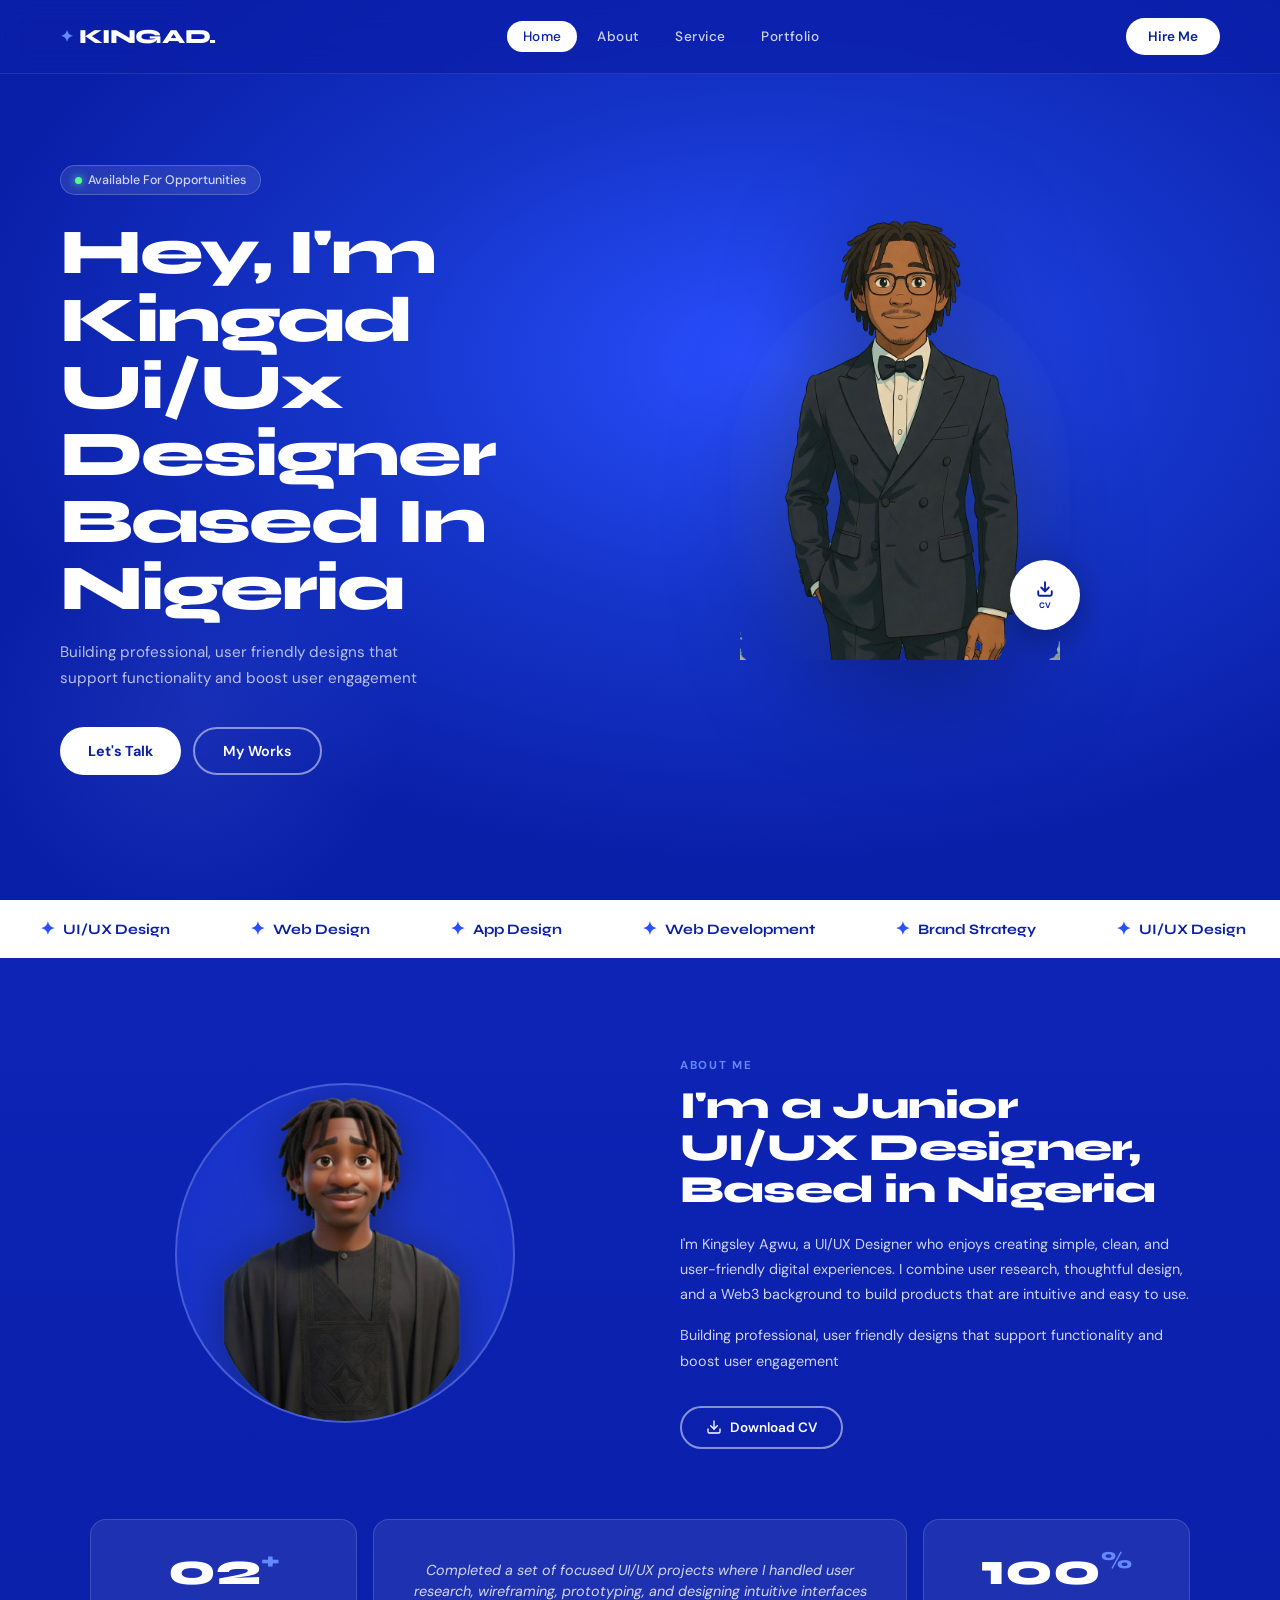
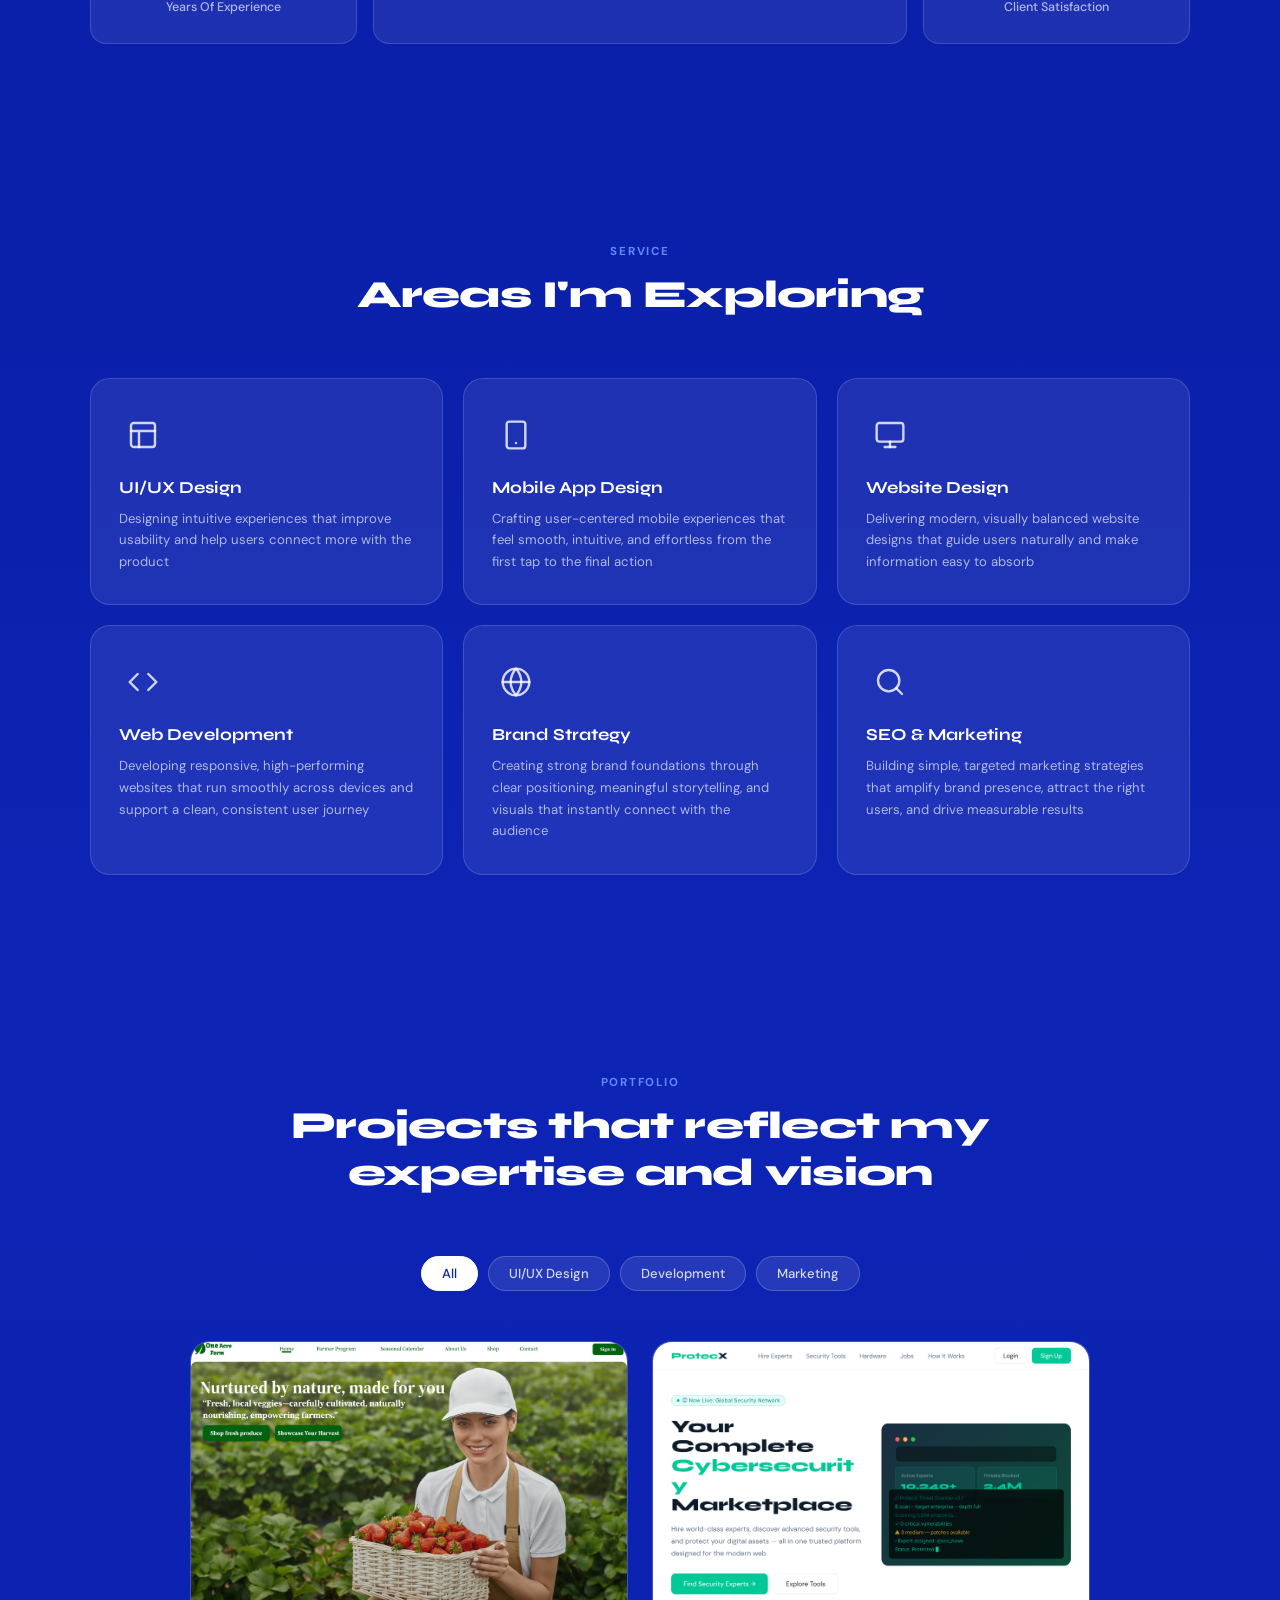
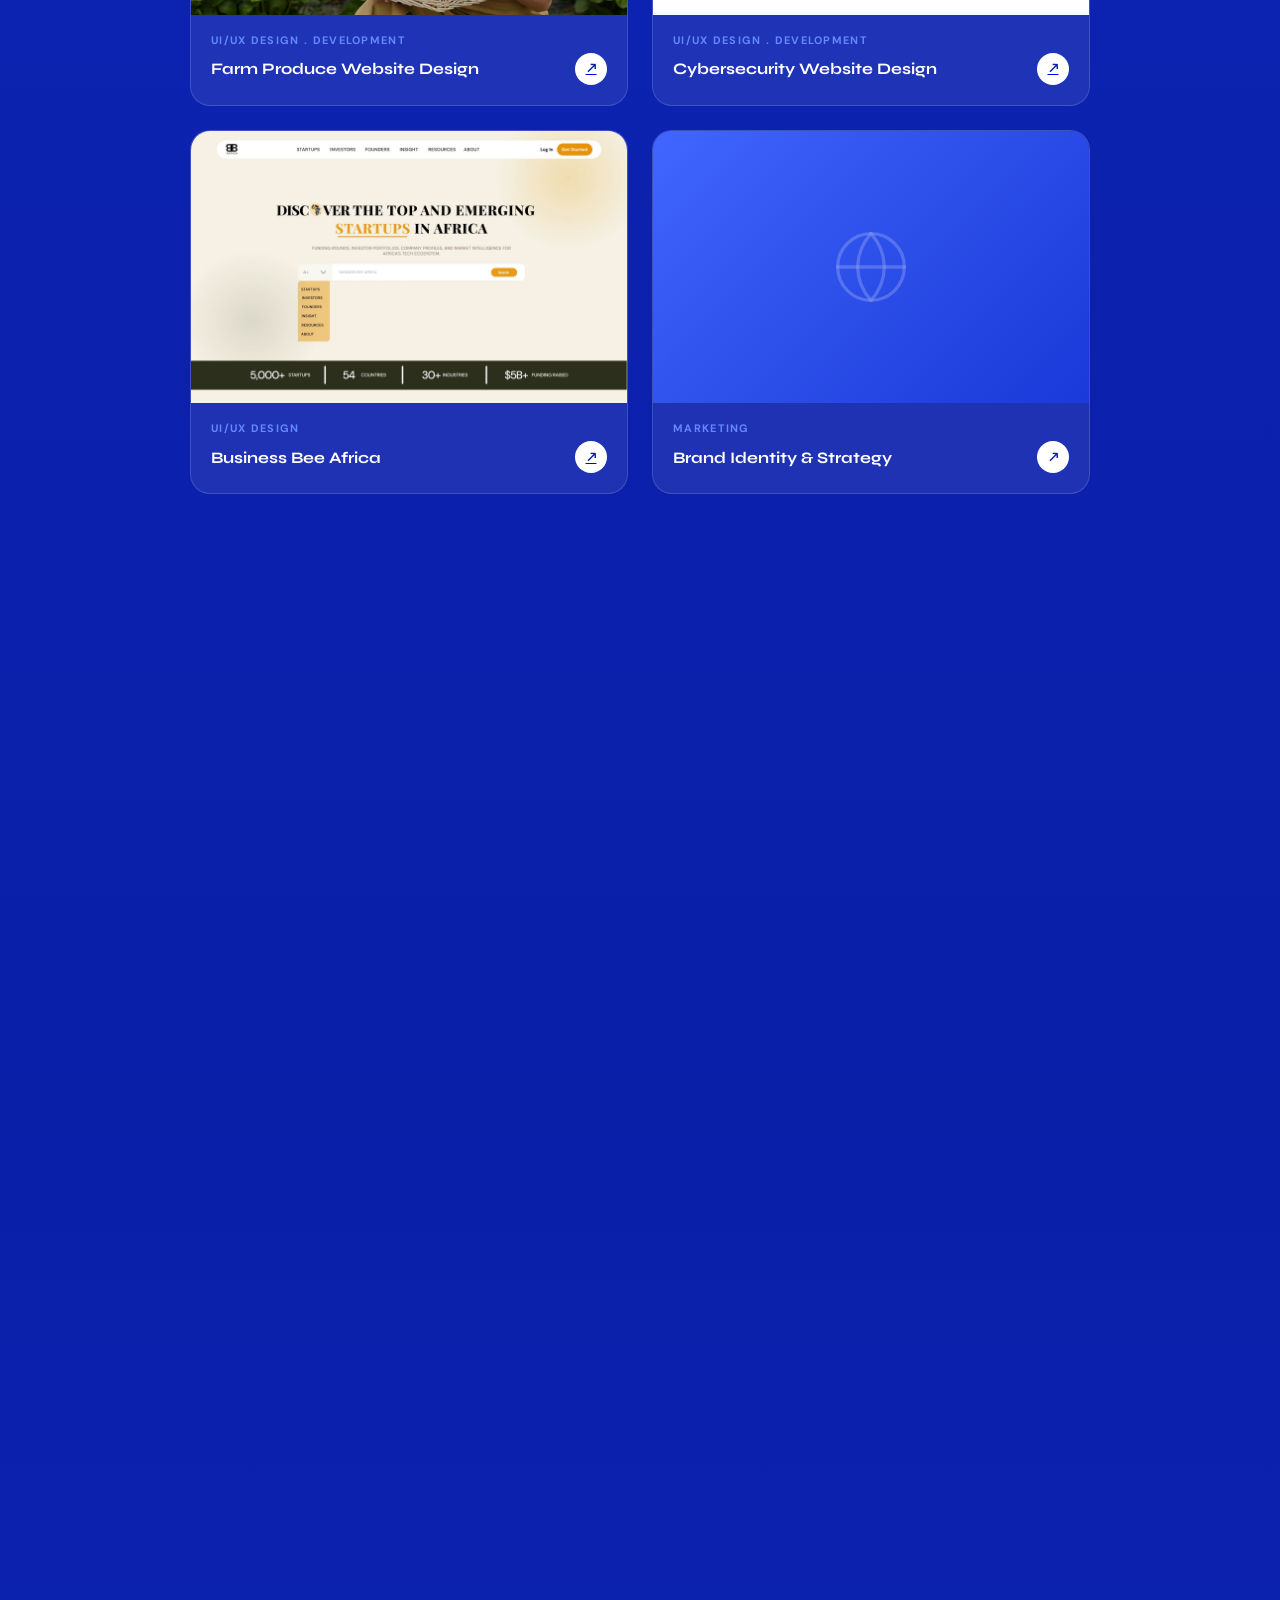
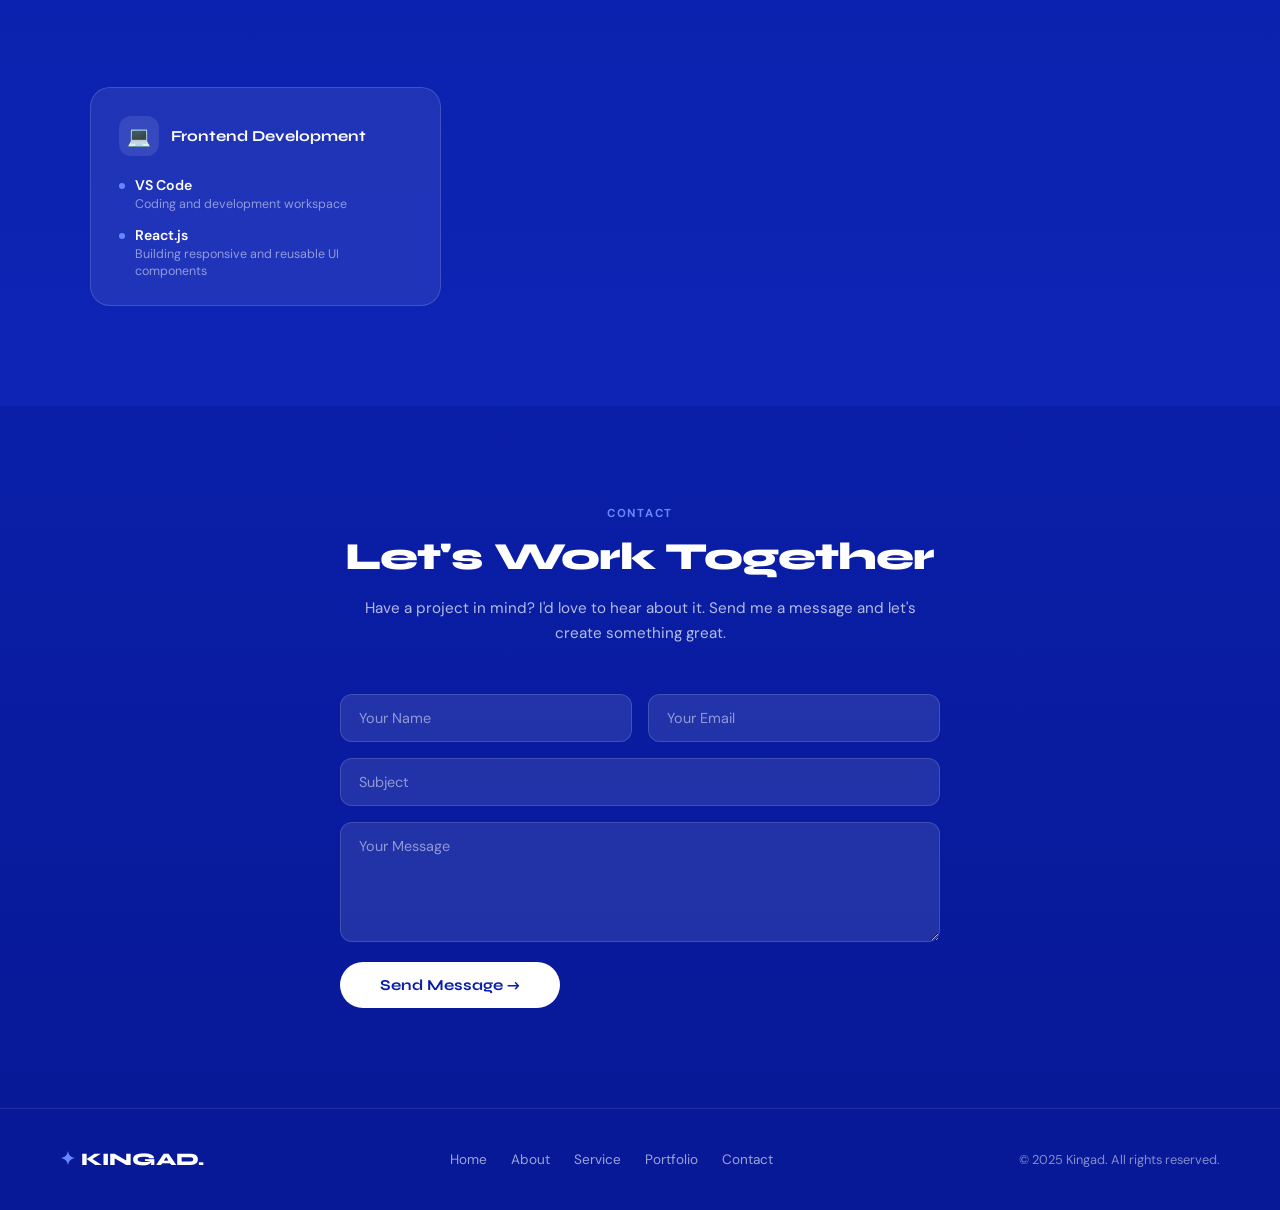
==== index.html @ f83924de "updated" ====
<!doctype html>
<html lang="en">
  <head>
    <meta charset="UTF-8" />
    <meta name="viewport" content="width=device-width, initial-scale=1.0" />
    <title>Kingad — UI/UX Designer</title>
    <link
      href="https://fonts.googleapis.com/css2?family=Clash+Display:wght@400;500;600;700&family=Syne:wght@400;500;600;700;800&family=DM+Sans:ital,wght@0,300;0,400;0,500;1,400&display=swap"
      rel="stylesheet"
    />
    <link rel="stylesheet" href="styles.css" />
  </head>
  <body>
    <!-- NAV -->
    <nav>
      <div class="nav-logo"><span class="plus">✦</span> KINGAD.</div>
      <div class="nav-links">
        <a href="#home" class="active">Home</a>
        <a href="#about">About</a>
        <a href="#service">Service</a>
        <a href="#portfolio">Portfolio</a>
      </div>
      <a href="#contact" class="btn-hire">Hire Me</a>
    </nav>

    <!-- HERO -->
    <section id="home">
      <div class="hero-content">
        <div class="hero-badge">
          <span class="dot"></span> Available For Opportunities
        </div>
        <h1 class="hero-title">
          Hey, I'm Kingad<br />Ui/Ux Designer<br />Based In Nigeria
        </h1>
        <p class="hero-subtitle">
          Building professional, user friendly designs that support
          functionality and boost user engagement
        </p>
        <div class="hero-cta">
          <a href="#contact" class="btn-primary">Let's Talk</a>
          <a href="#portfolio" class="btn-outline">My Works</a>
        </div>
      </div>
      <div class="hero-visual">
        <div class="hero-avatar-wrap">
          <div
            class="avatar-placeholder"
            style="background: none; border: none; overflow: visible"
          >
            <img
              src="[data-uri]"
              alt="Kingad - UI/UX Designer"
              style="
                width: 320px;
                height: auto;
                object-fit: contain;
                filter: drop-shadow(0 20px 60px rgba(0, 0, 0, 0.4));
              "
            />
          </div>
          <div class="hero-download-badge" title="Download CV">
            <svg
              xmlns="http://www.w3.org/2000/svg"
              width="18"
              height="18"
              viewBox="0 0 24 24"
              fill="none"
              stroke="currentColor"
              stroke-width="2.5"
              stroke-linecap="round"
              stroke-linejoin="round"
            >
              <path d="M21 15v4a2 2 0 0 1-2 2H5a2 2 0 0 1-2-2v-4" />
              <polyline points="7 10 12 15 17 10" />
              <line x1="12" y1="15" x2="12" y2="3" />
            </svg>
            <span>CV</span>
          </div>
        </div>
      </div>
    </section>

    <!-- SKILLS MARQUEE -->
    <div class="skills-bar">
      <div class="skills-track">
        <!-- Double for seamless loop -->
        <span class="skill-item"
          ><span class="cross">✦</span> UI/UX Design</span
        >
        <span class="skill-item"><span class="cross">✦</span> Web Design</span>
        <span class="skill-item"><span class="cross">✦</span> App Design</span>
        <span class="skill-item"
          ><span class="cross">✦</span> Web Development</span
        >
        <span class="skill-item"
          ><span class="cross">✦</span> Brand Strategy</span
        >
        <span class="skill-item"
          ><span class="cross">✦</span> UI/UX Design</span
        >
        <span class="skill-item"><span class="cross">✦</span> Web Design</span>
        <span class="skill-item"><span class="cross">✦</span> App Design</span>
        <span class="skill-item"
          ><span class="cross">✦</span> Web Development</span
        >
        <span class="skill-item"
          ><span class="cross">✦</span> Brand Strategy</span
        >
        <span class="skill-item"
          ><span class="cross">✦</span> UI/UX Design</span
        >
        <span class="skill-item"><span class="cross">✦</span> Web Design</span>
        <span class="skill-item"><span class="cross">✦</span> App Design</span>
        <span class="skill-item"
          ><span class="cross">✦</span> Web Development</span
        >
        <span class="skill-item"
          ><span class="cross">✦</span> Brand Strategy</span
        >
        <span class="skill-item"
          ><span class="cross">✦</span> UI/UX Design</span
        >
        <span class="skill-item"><span class="cross">✦</span> Web Design</span>
        <span class="skill-item"><span class="cross">✦</span> App Design</span>
        <span class="skill-item"
          ><span class="cross">✦</span> Web Development</span
        >
        <span class="skill-item"
          ><span class="cross">✦</span> Brand Strategy</span
        >
      </div>
    </div>

    <!-- ABOUT -->
    <section id="about">
      <div class="about-grid reveal">
        <div class="about-photo-wrap">
          <div
            class="about-photo"
            style="
              background: radial-gradient(
                ellipse at 50% 60%,
                rgba(100, 136, 255, 0.25) 0%,
                rgba(30, 61, 228, 0.5) 100%
              );
              border-radius: 50%;
              overflow: hidden;
              width: 340px;
              height: 340px;
              display: flex;
              align-items: flex-end;
              justify-content: center;
              border: 2px solid rgba(255, 255, 255, 0.2);
            "
          >
            <img
              src="[data-uri]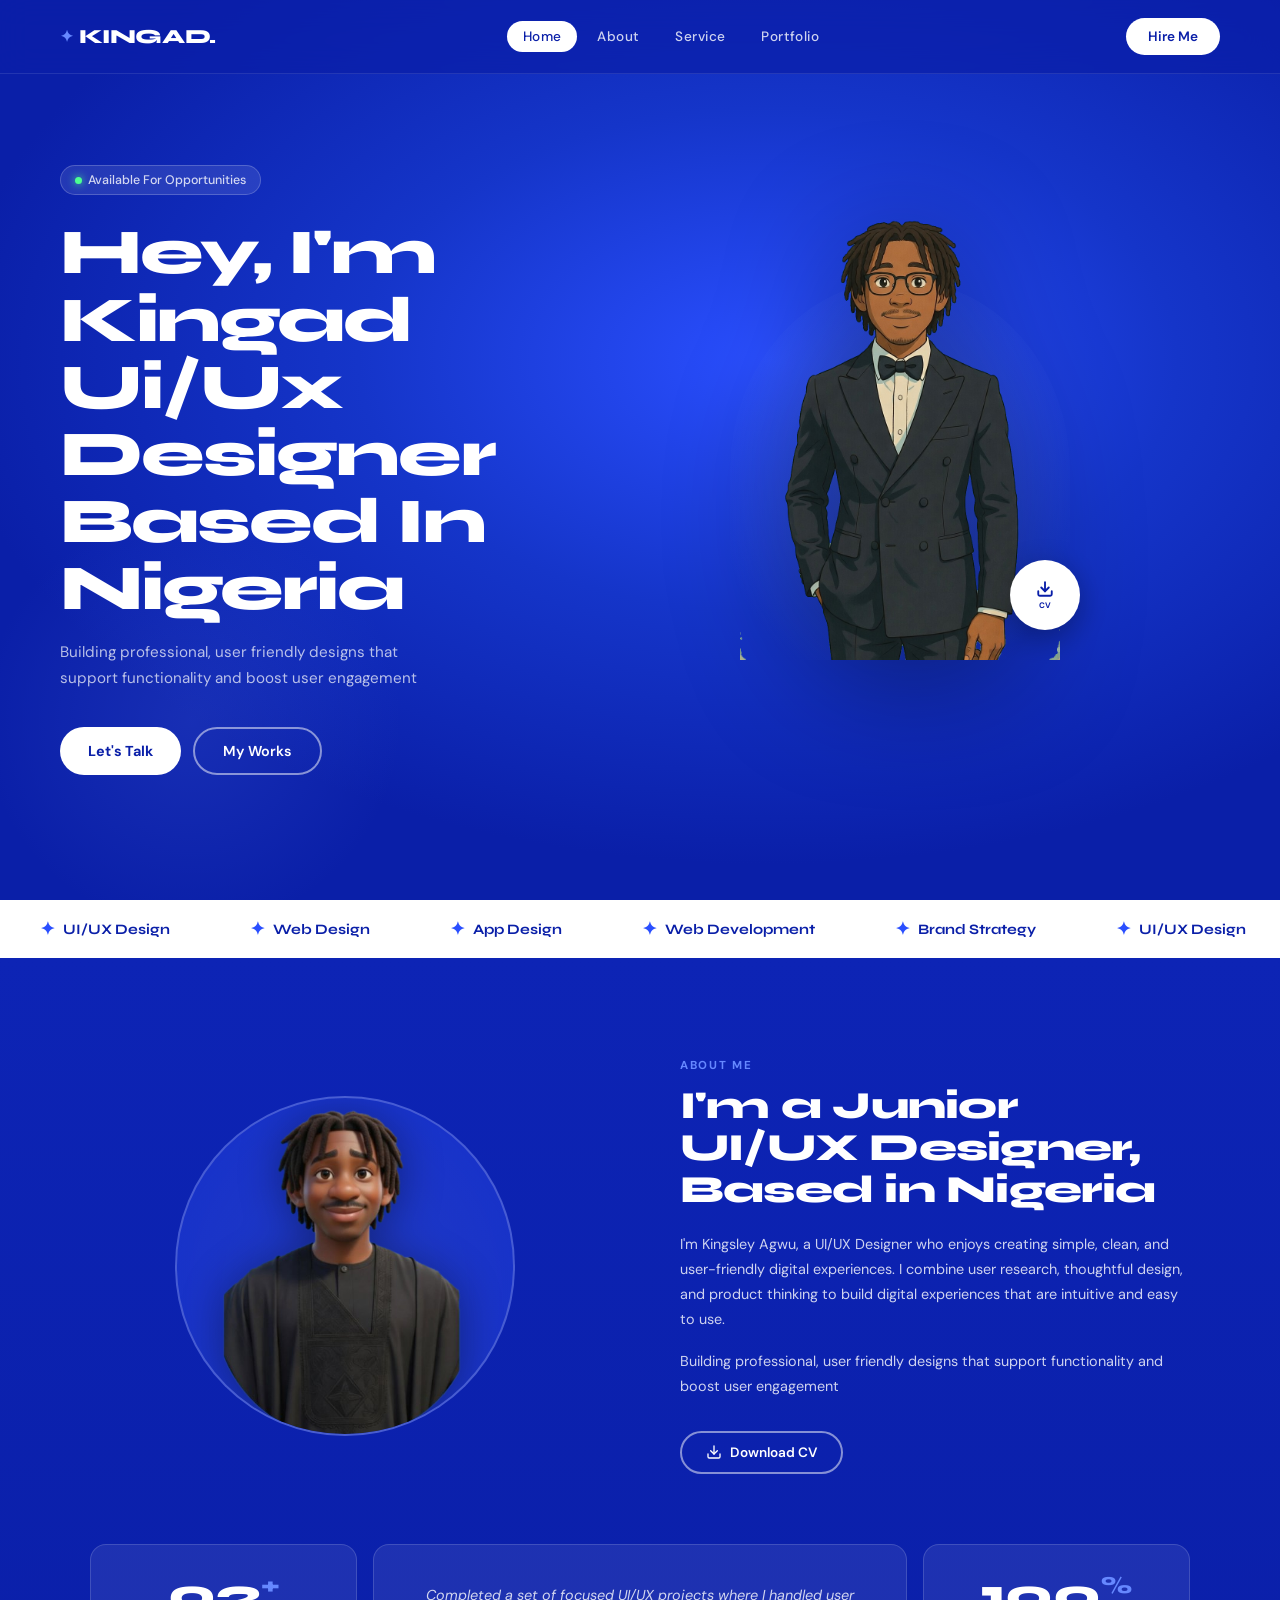
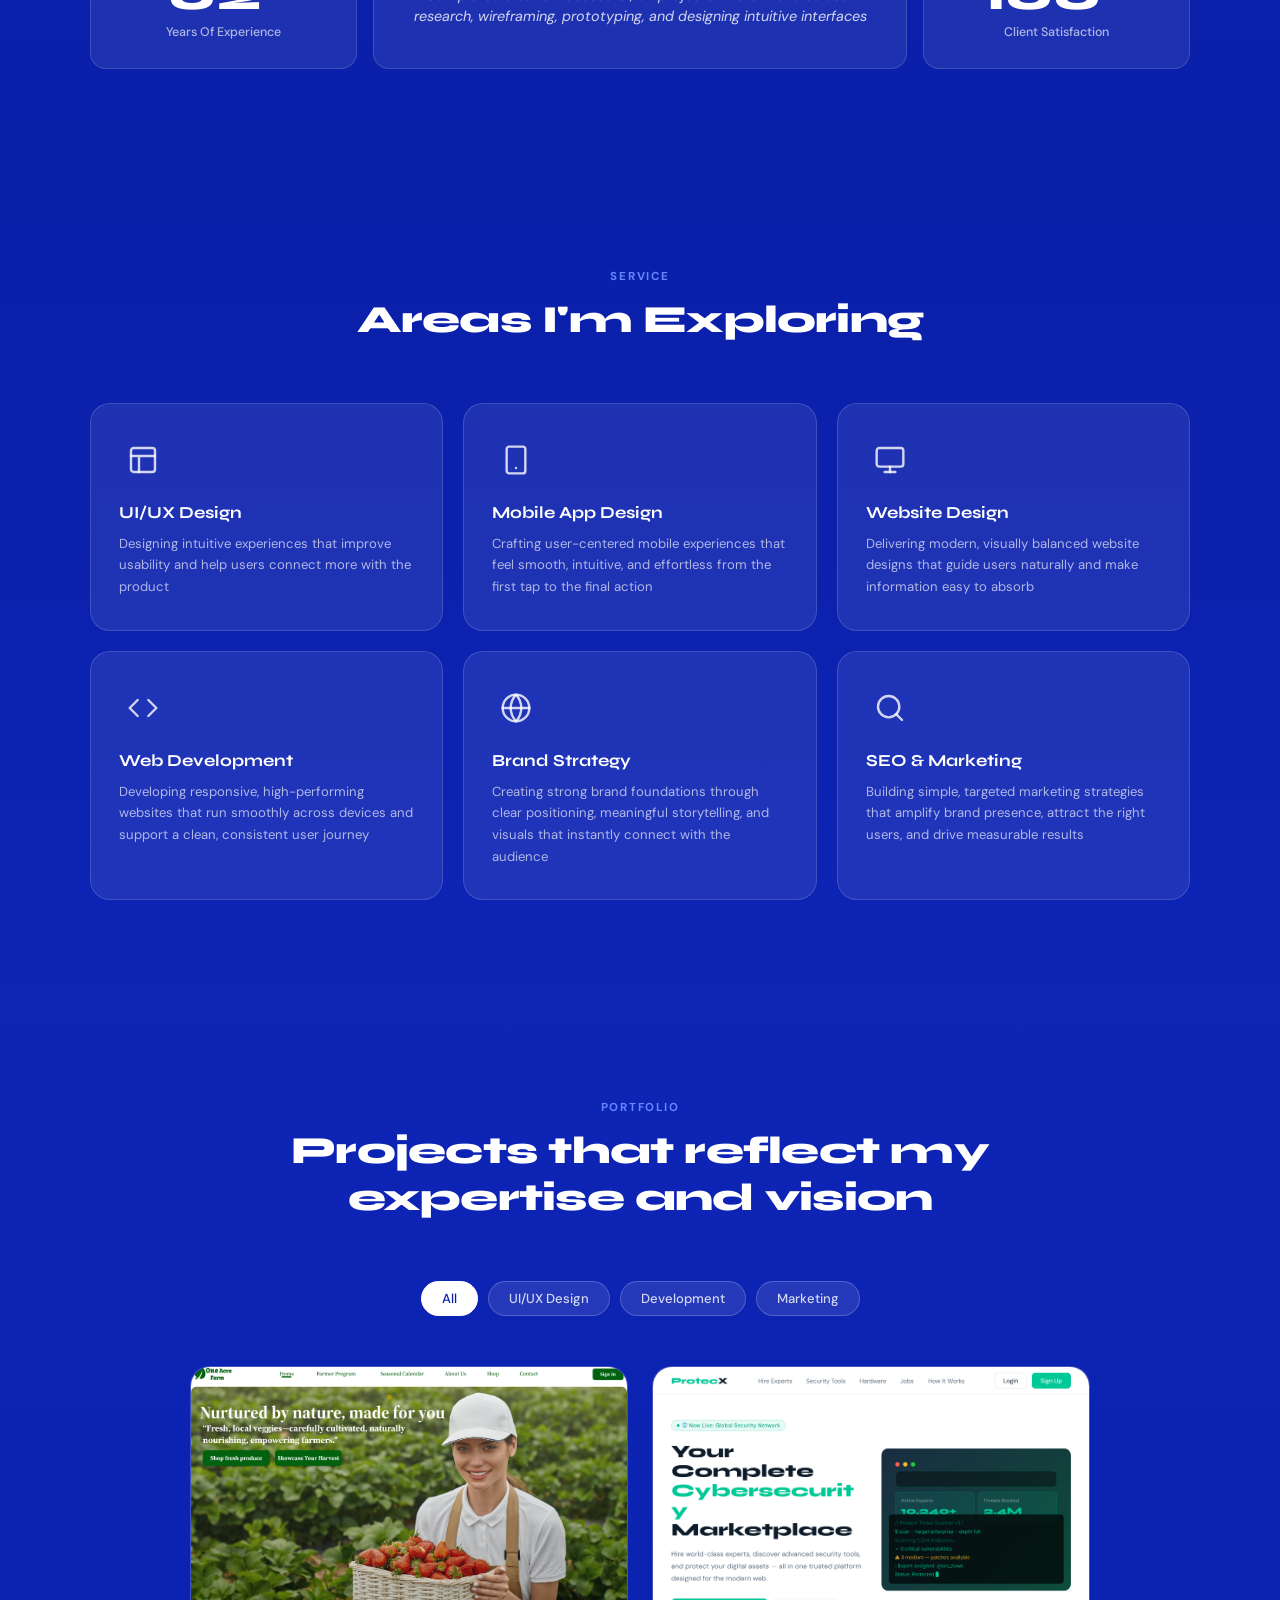
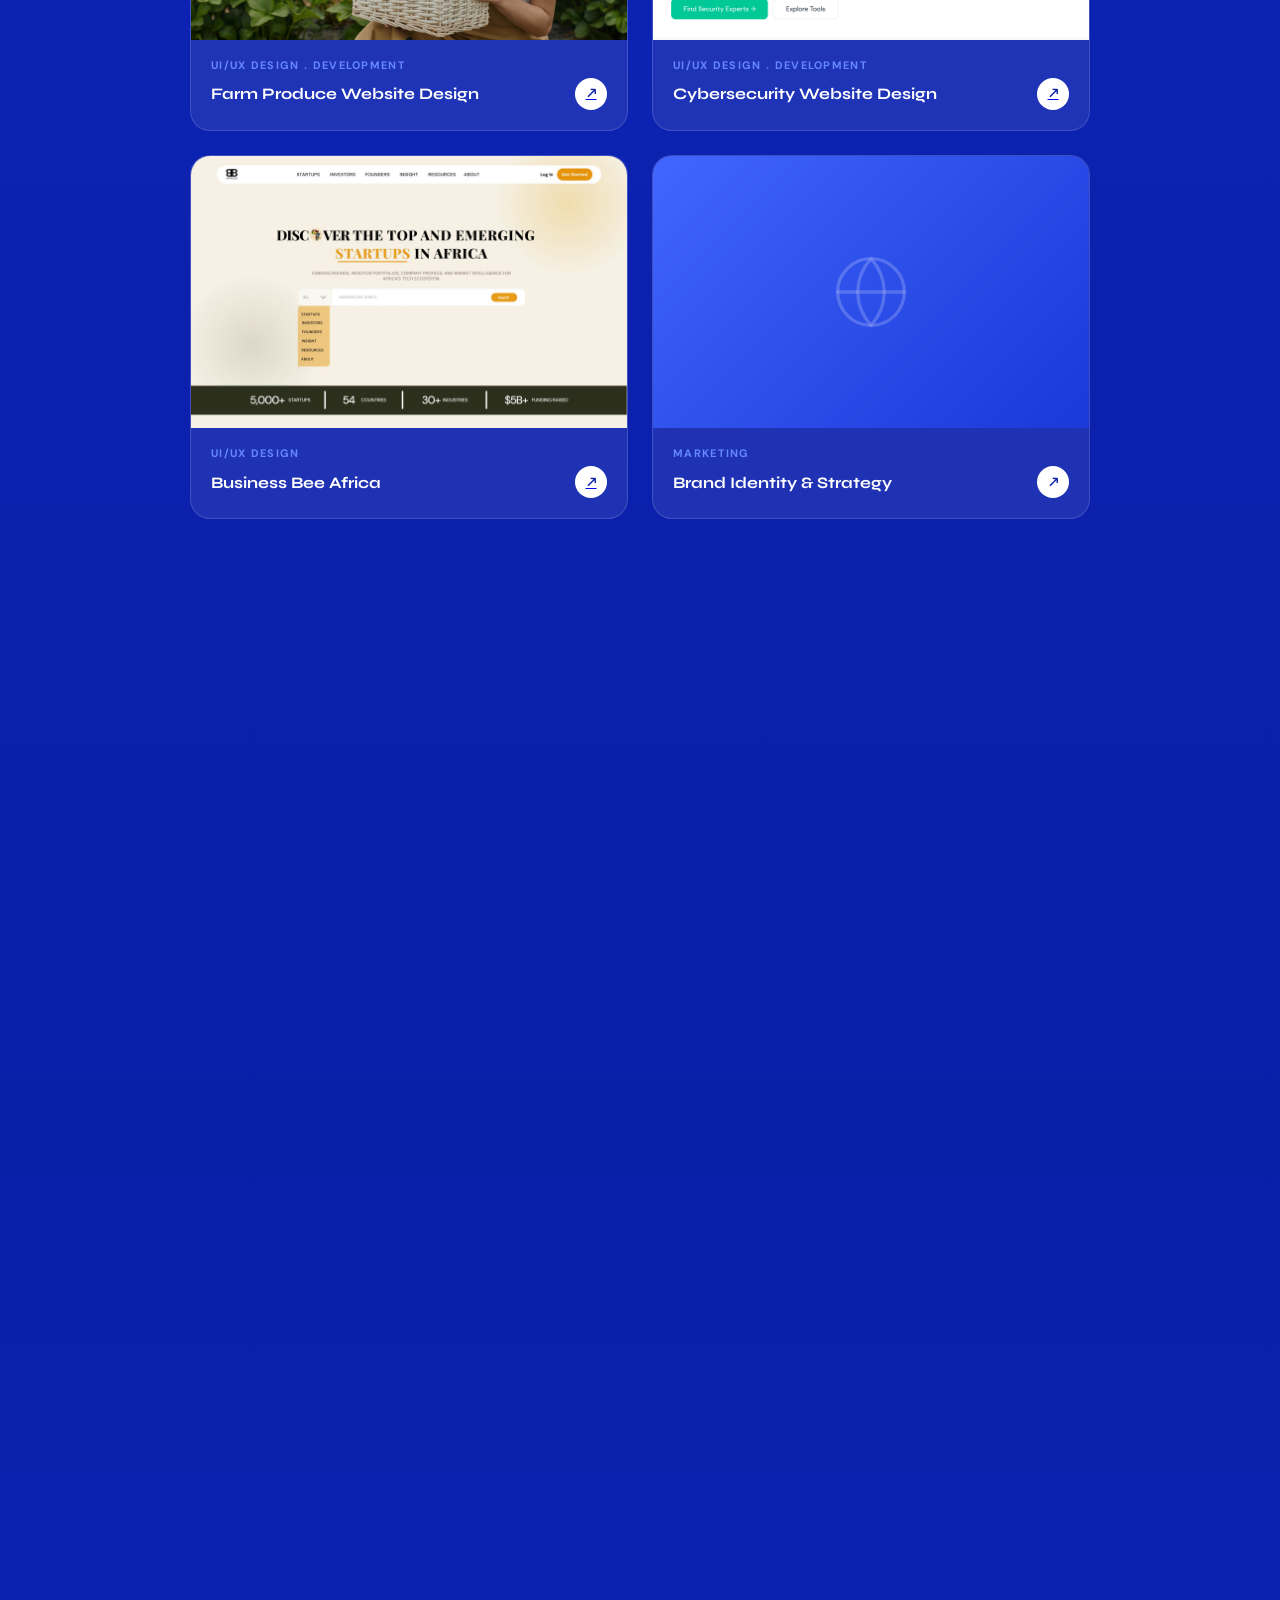
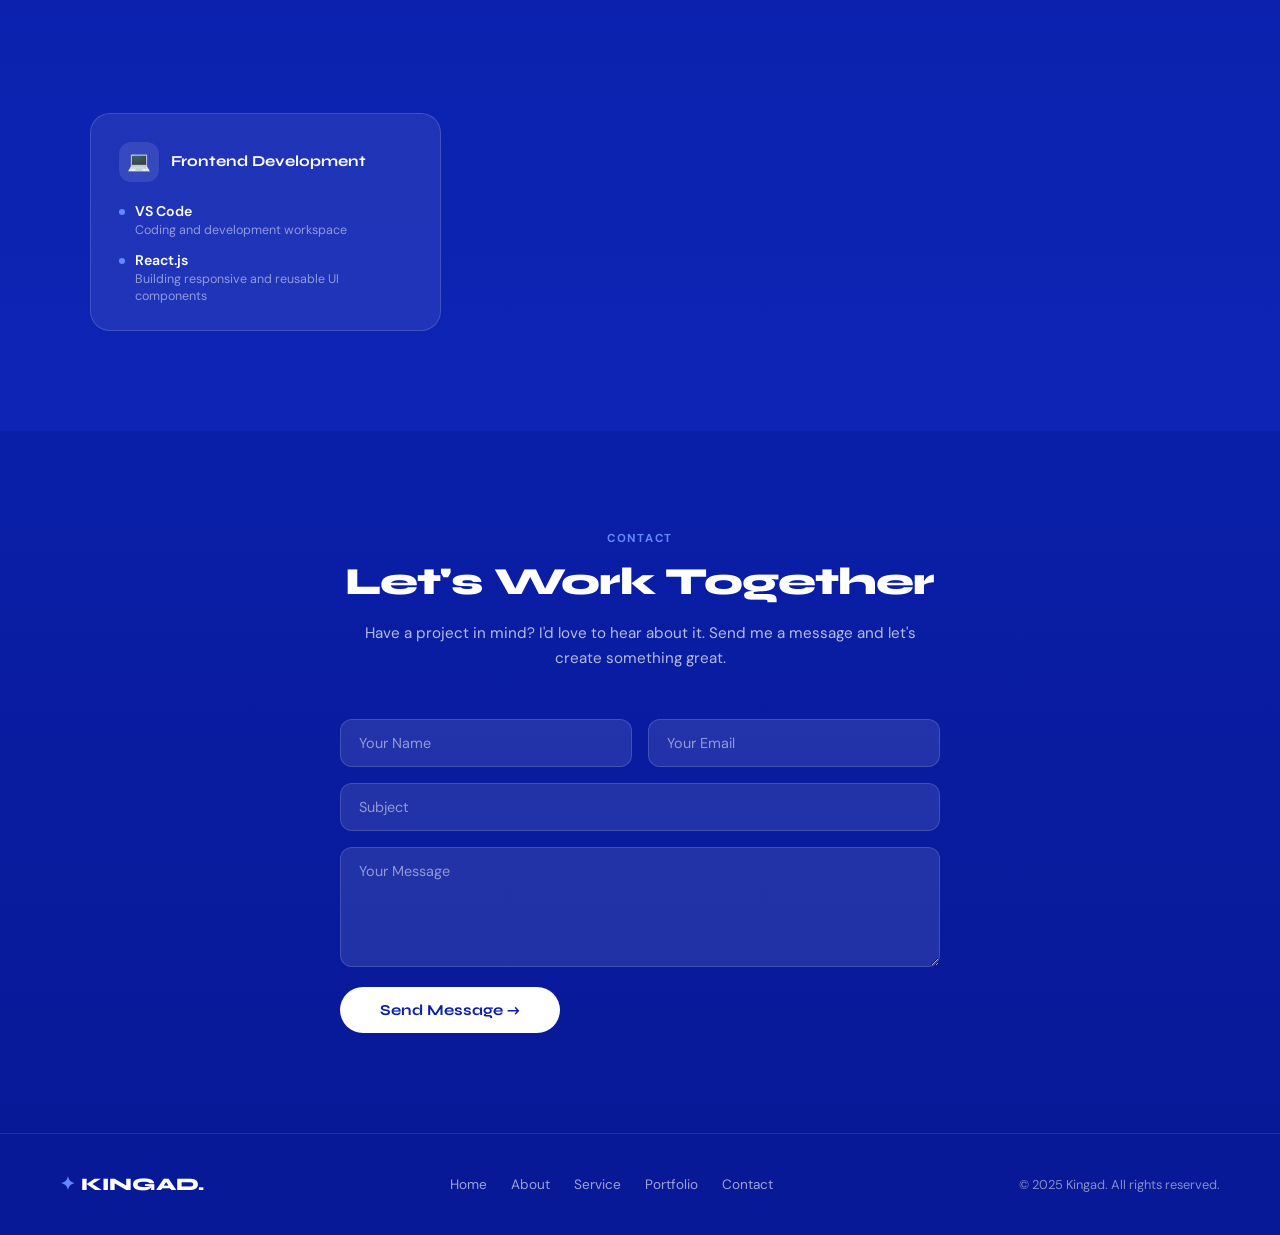
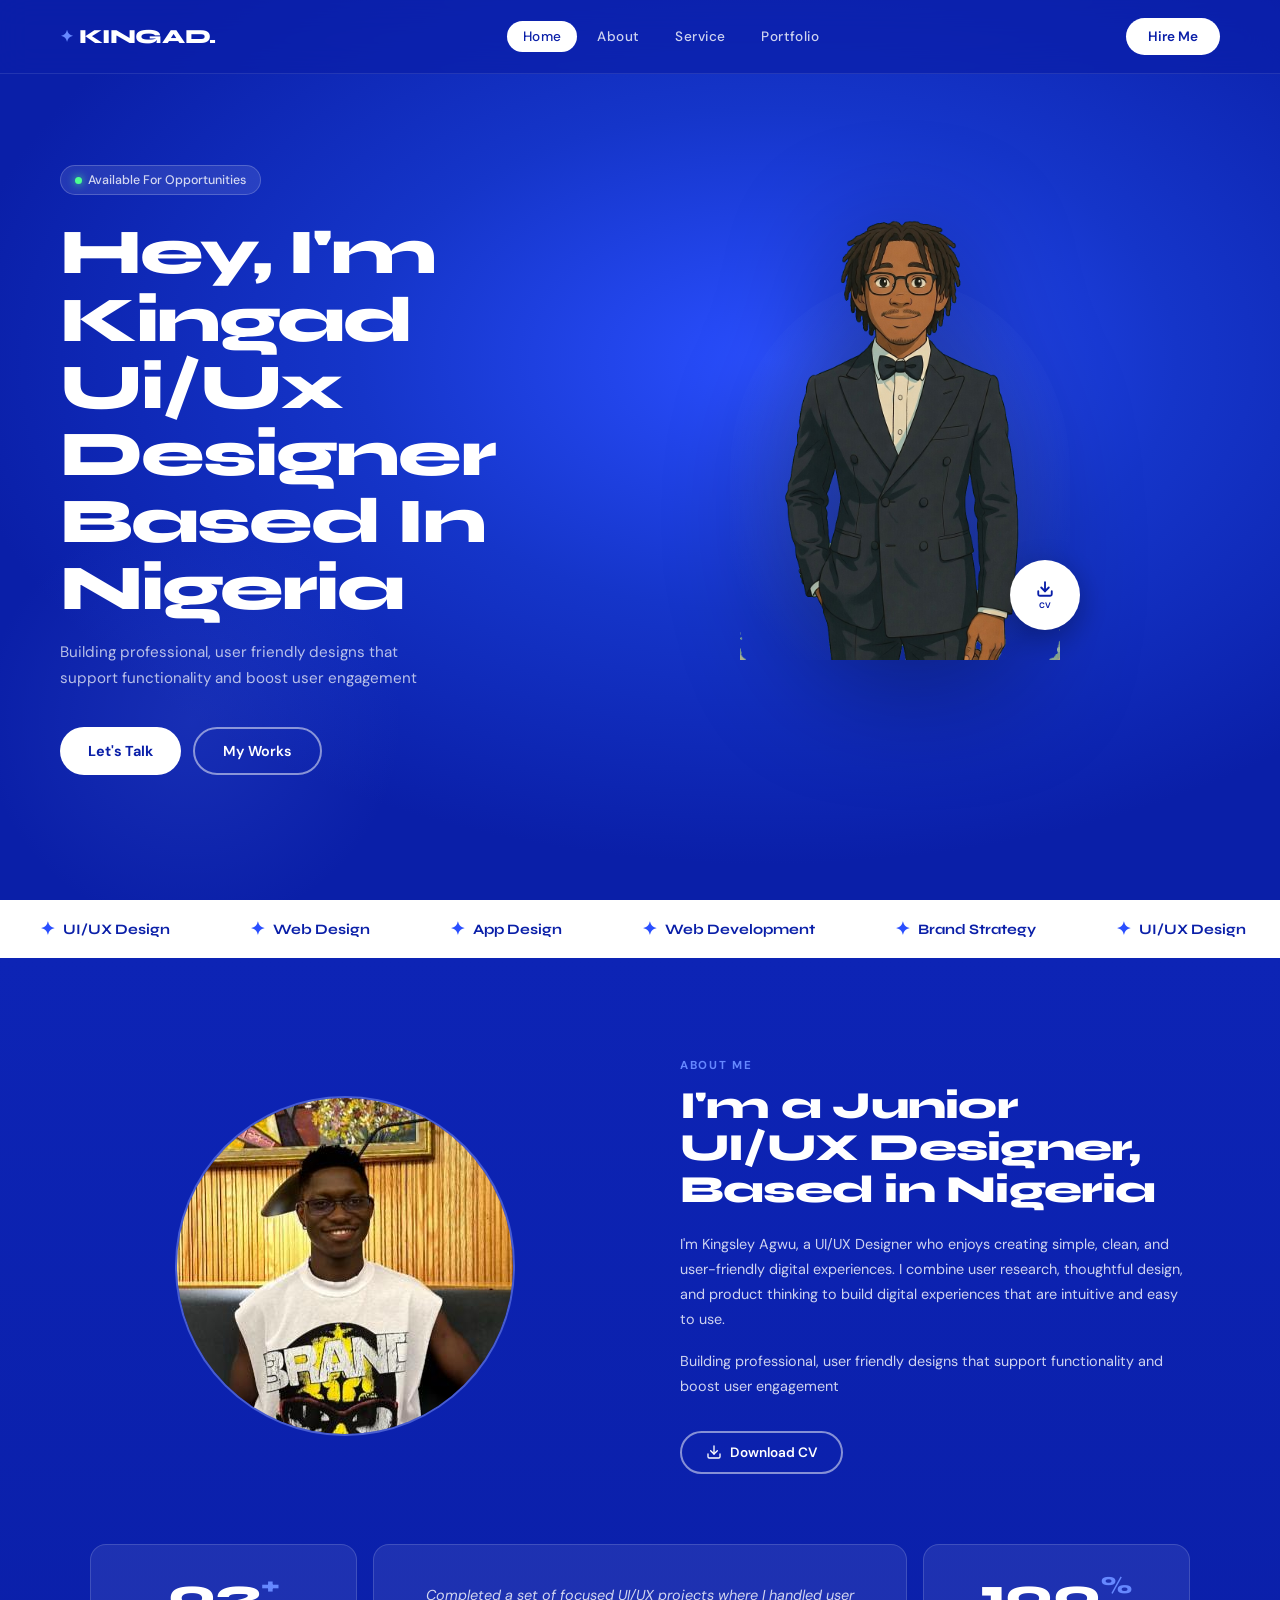
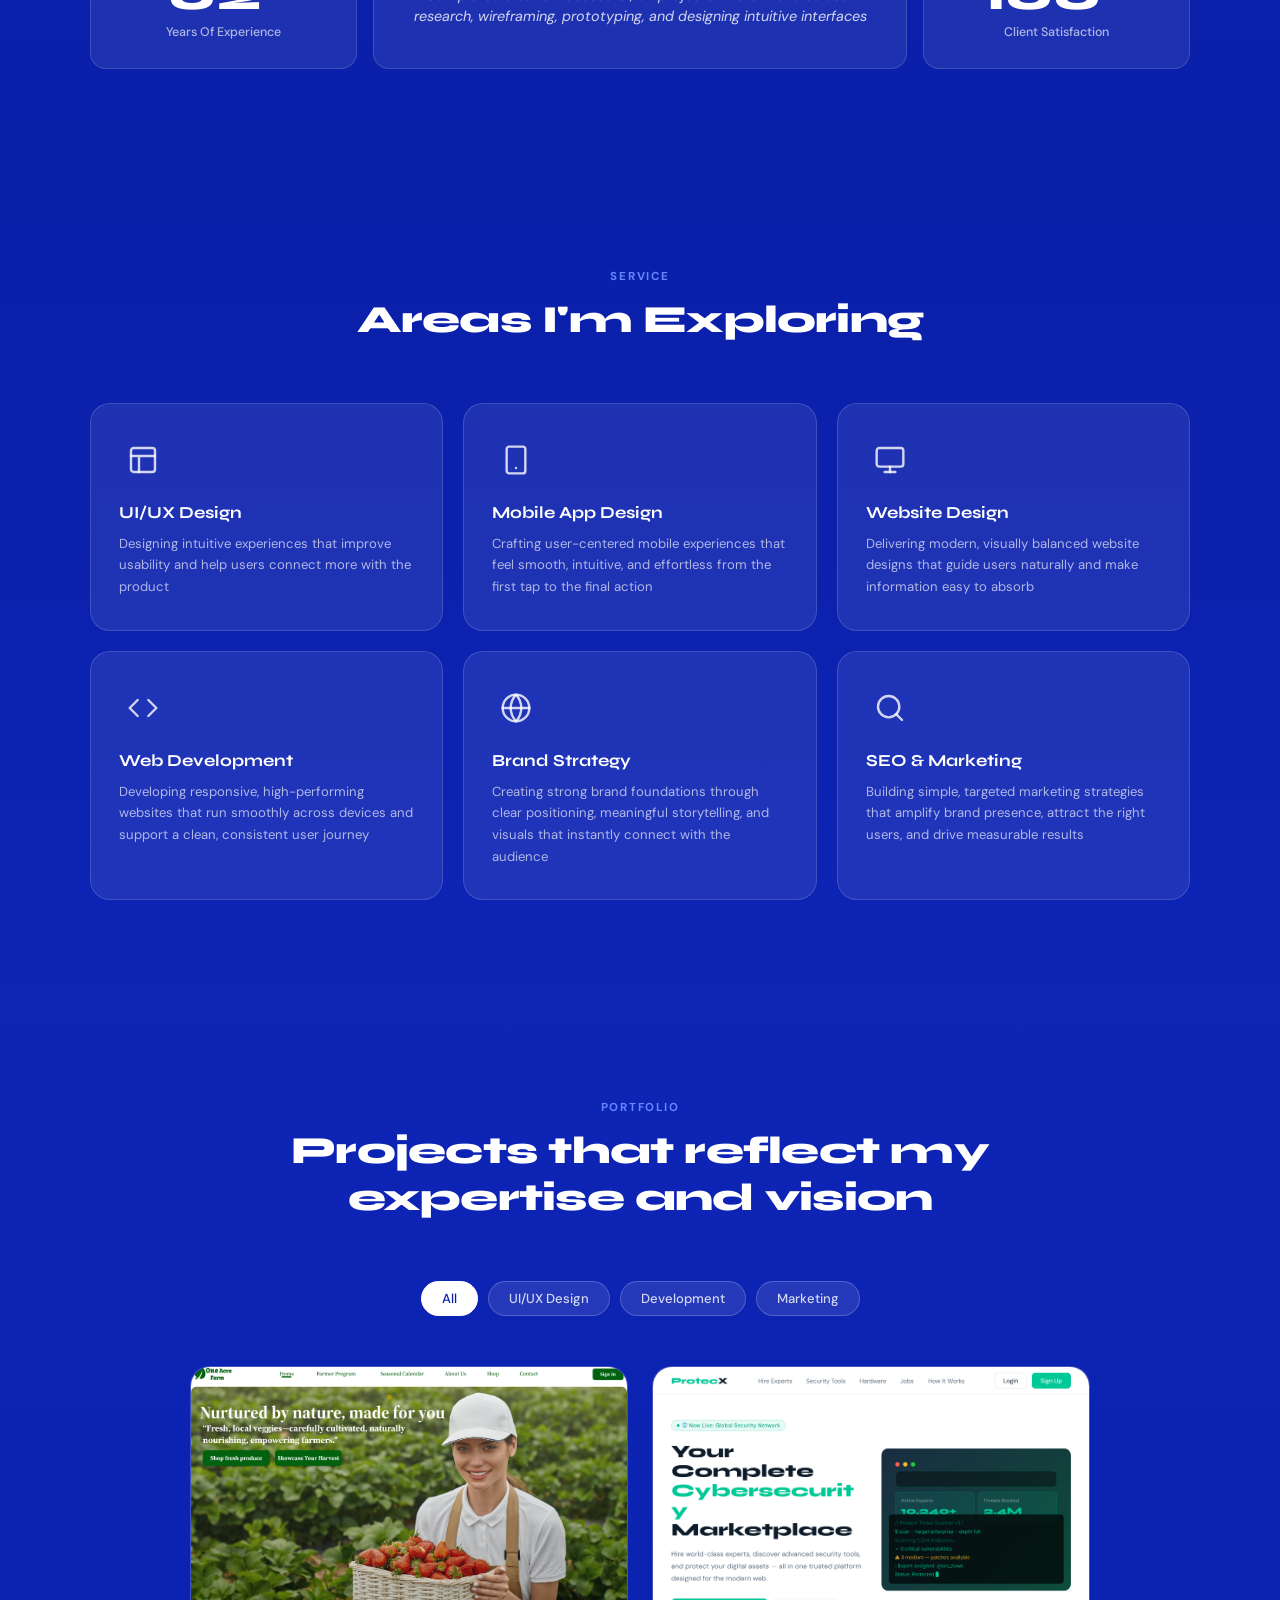
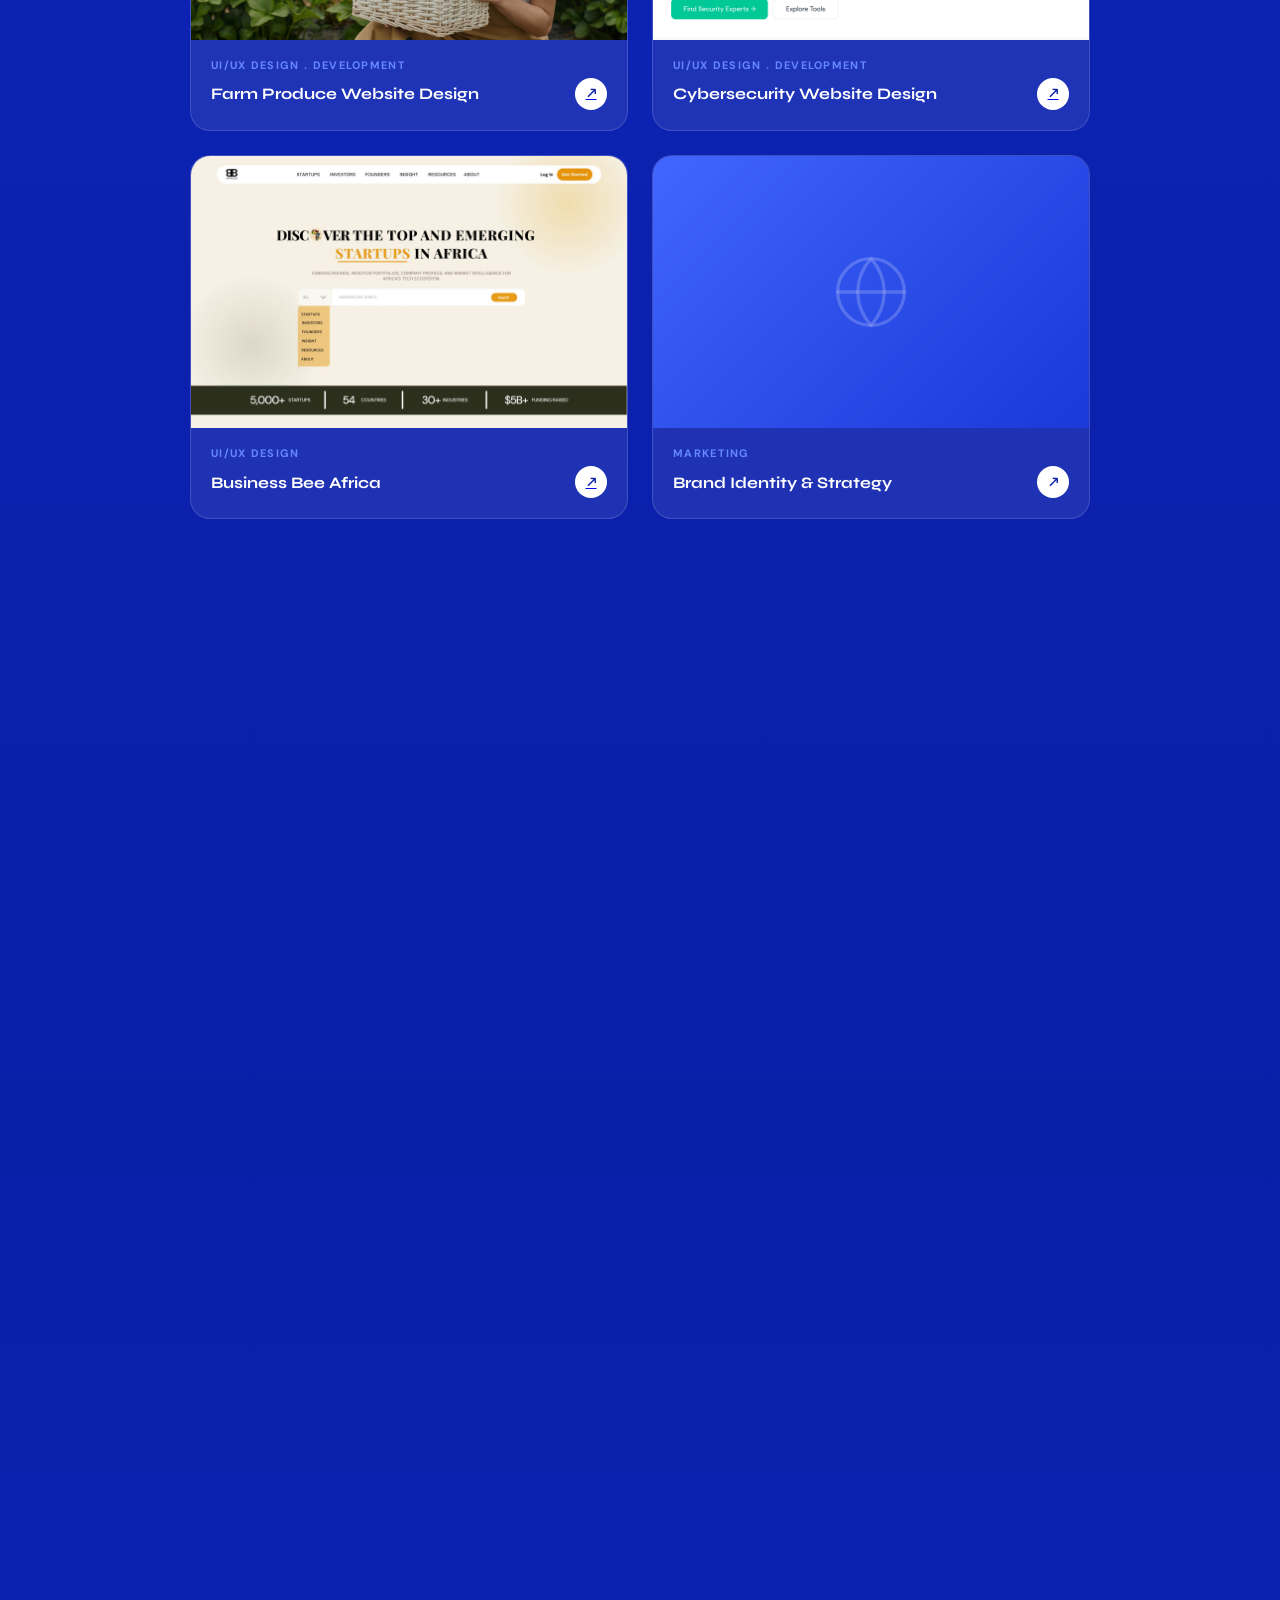
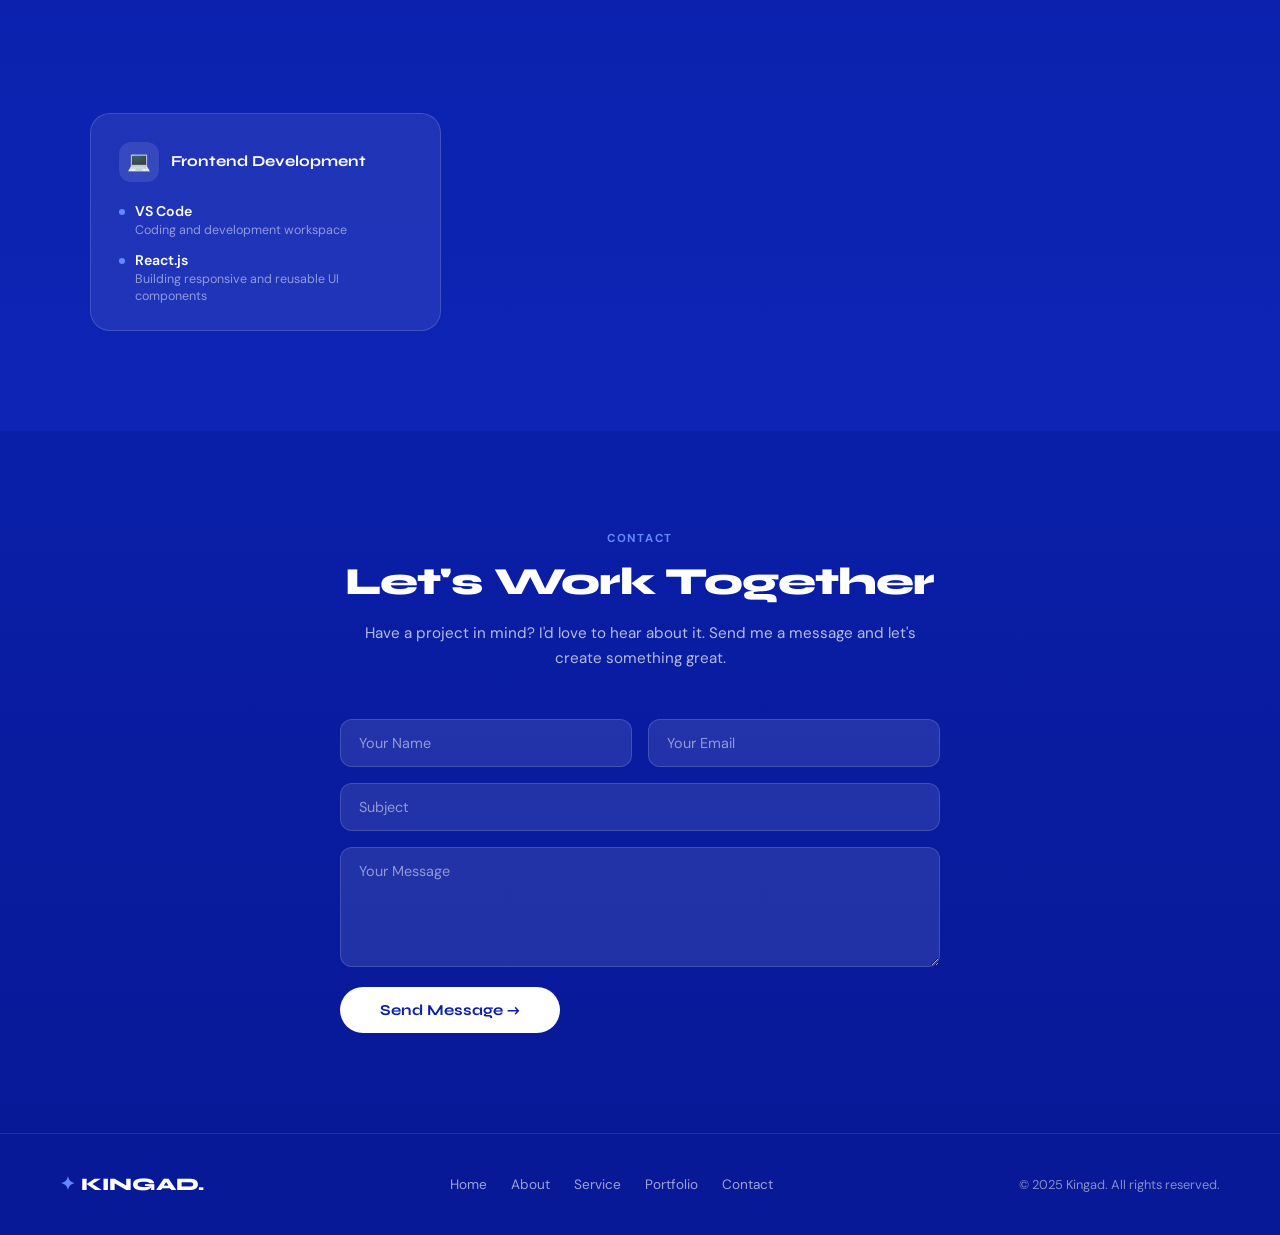
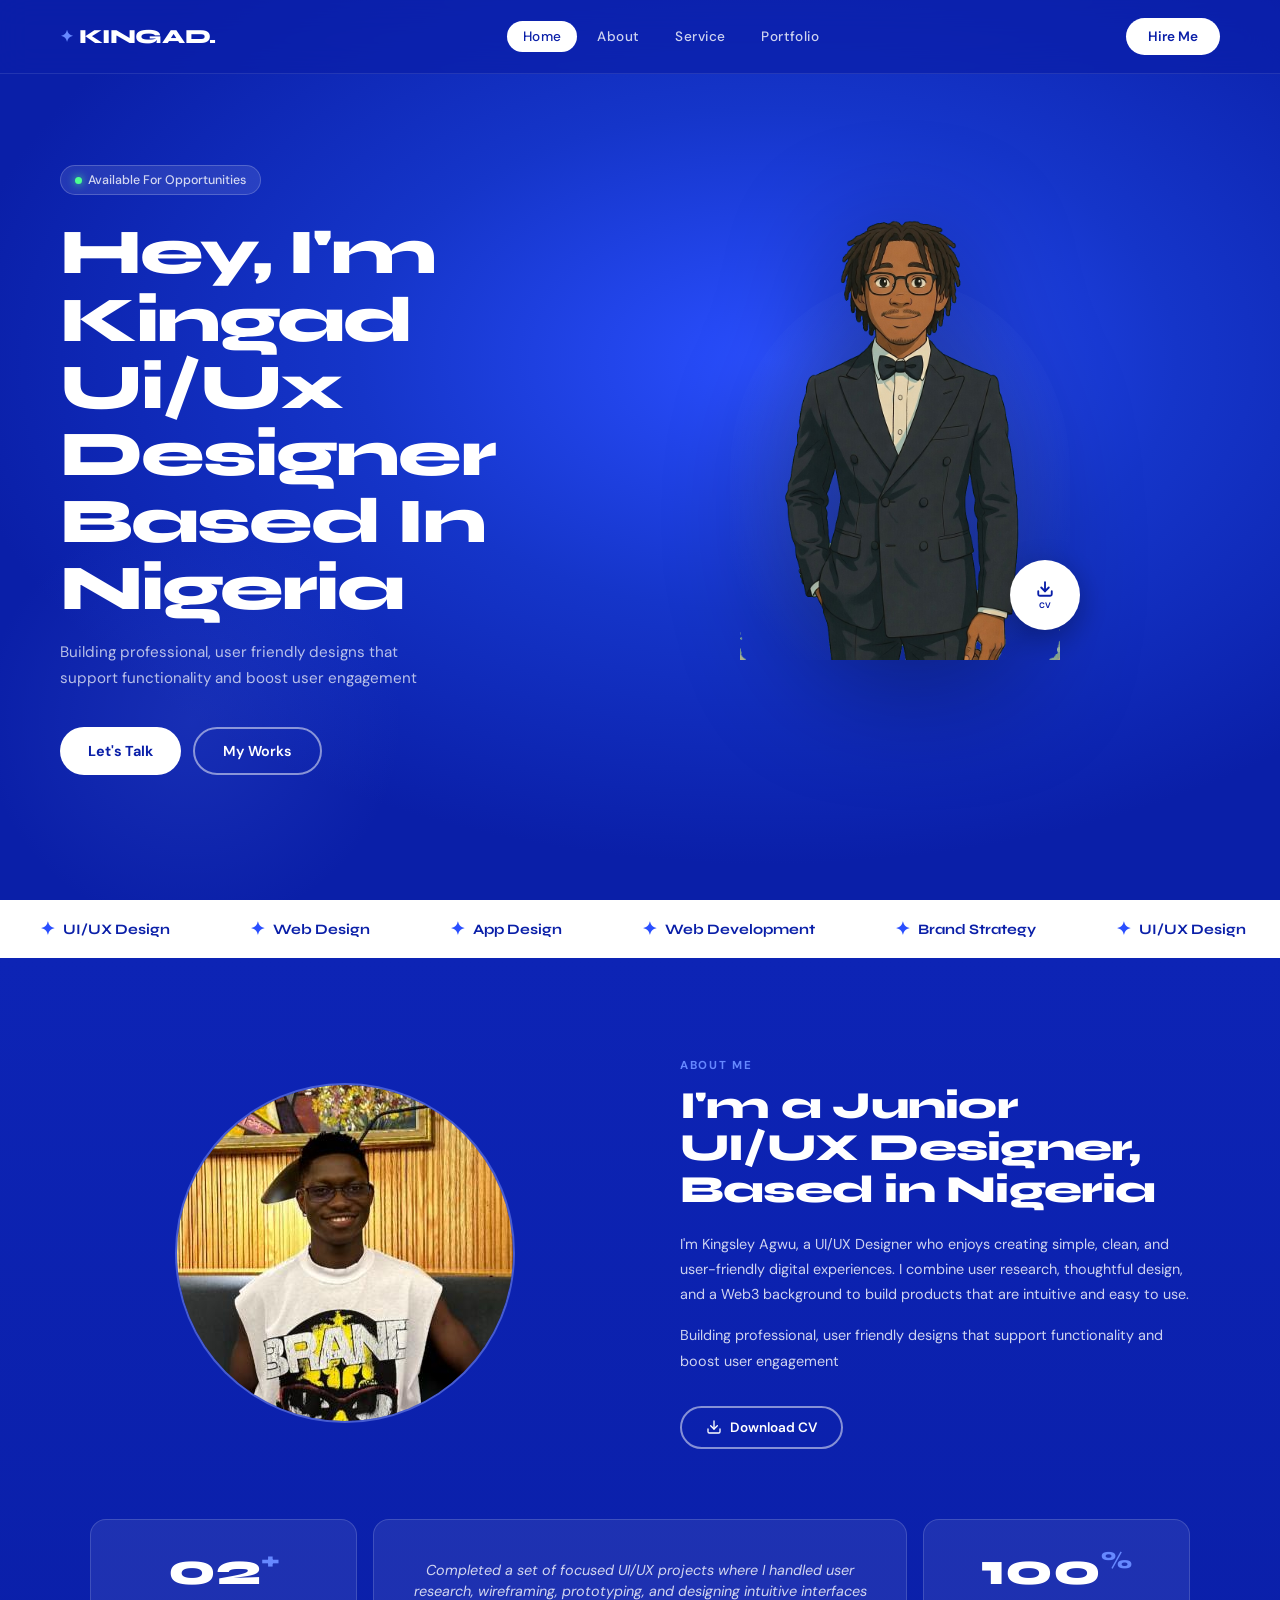
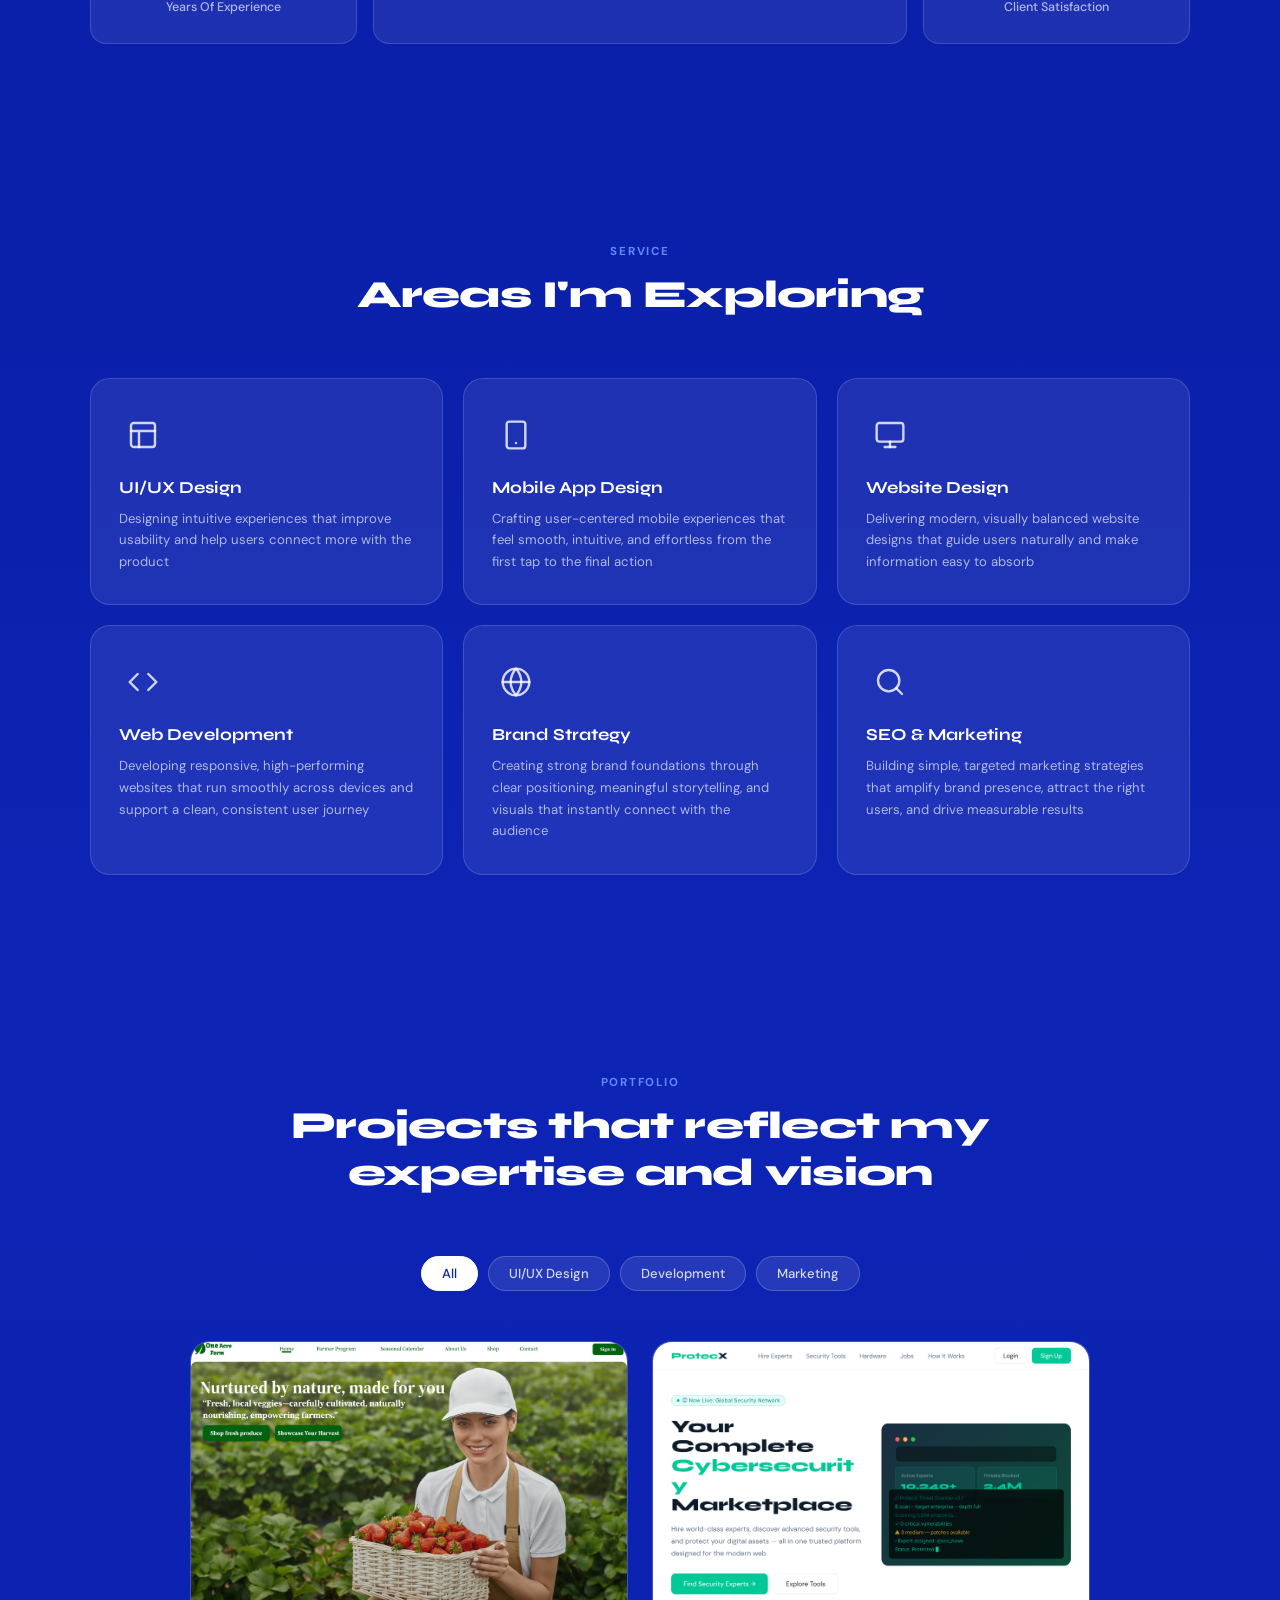
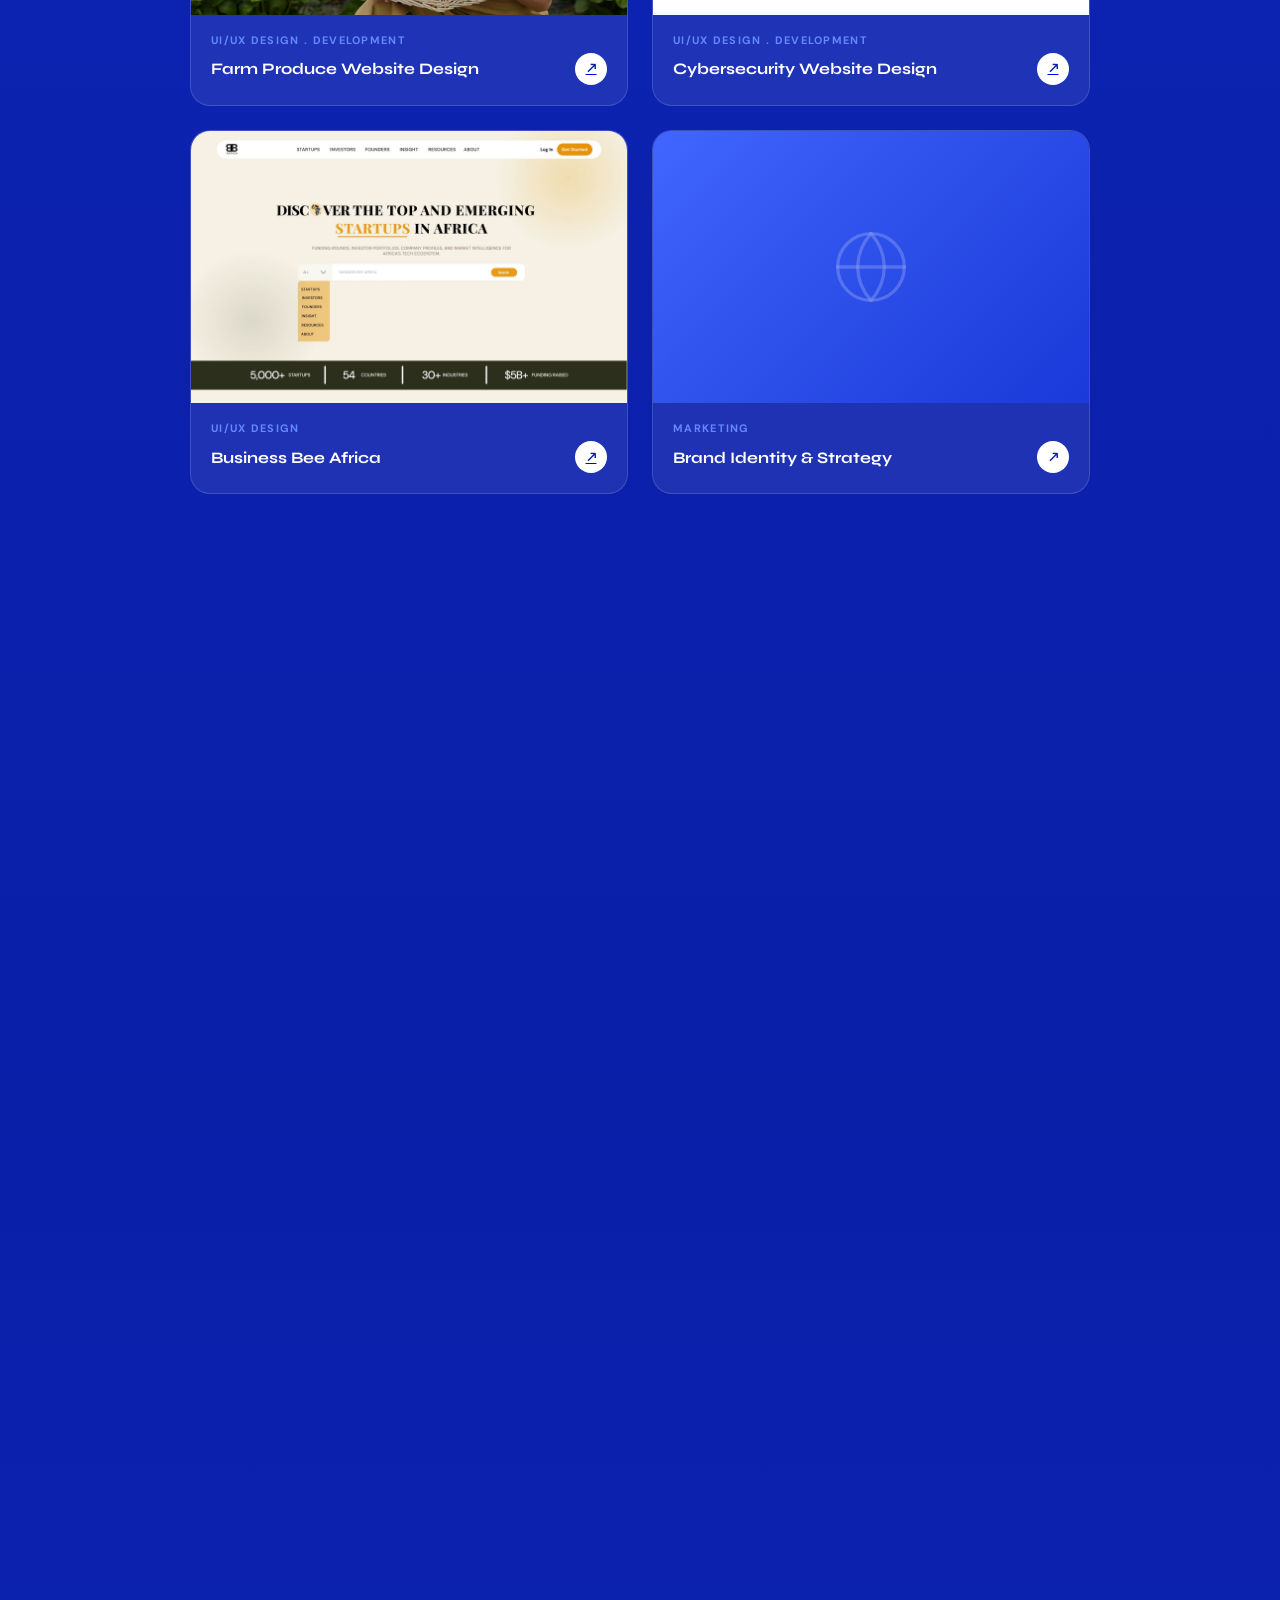
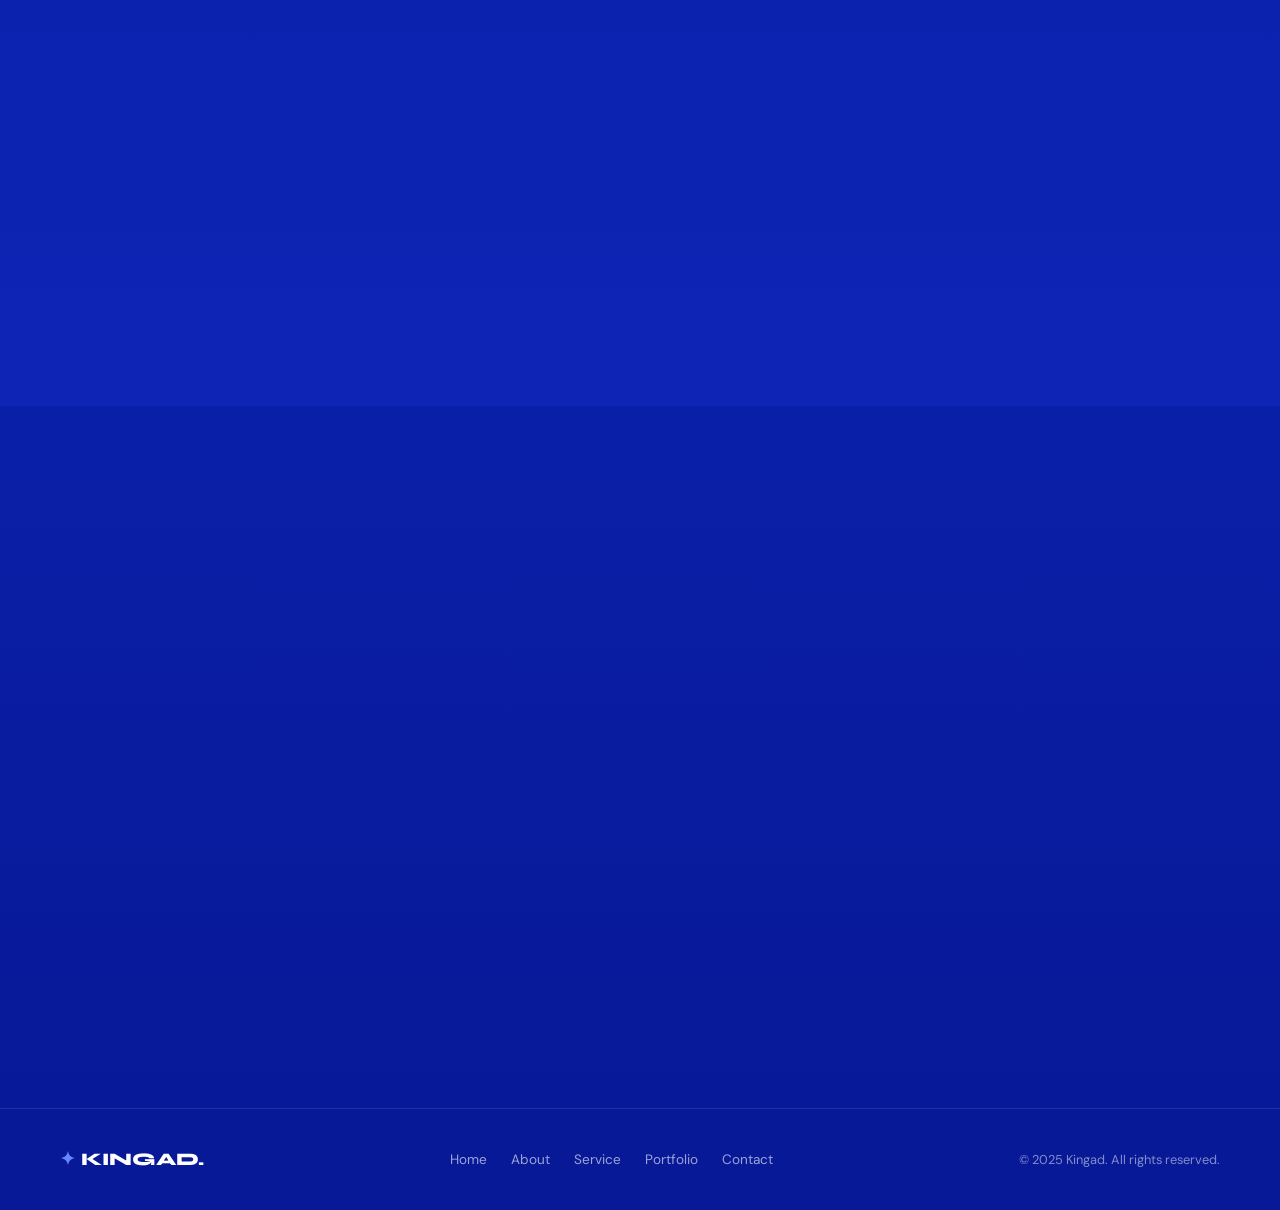
